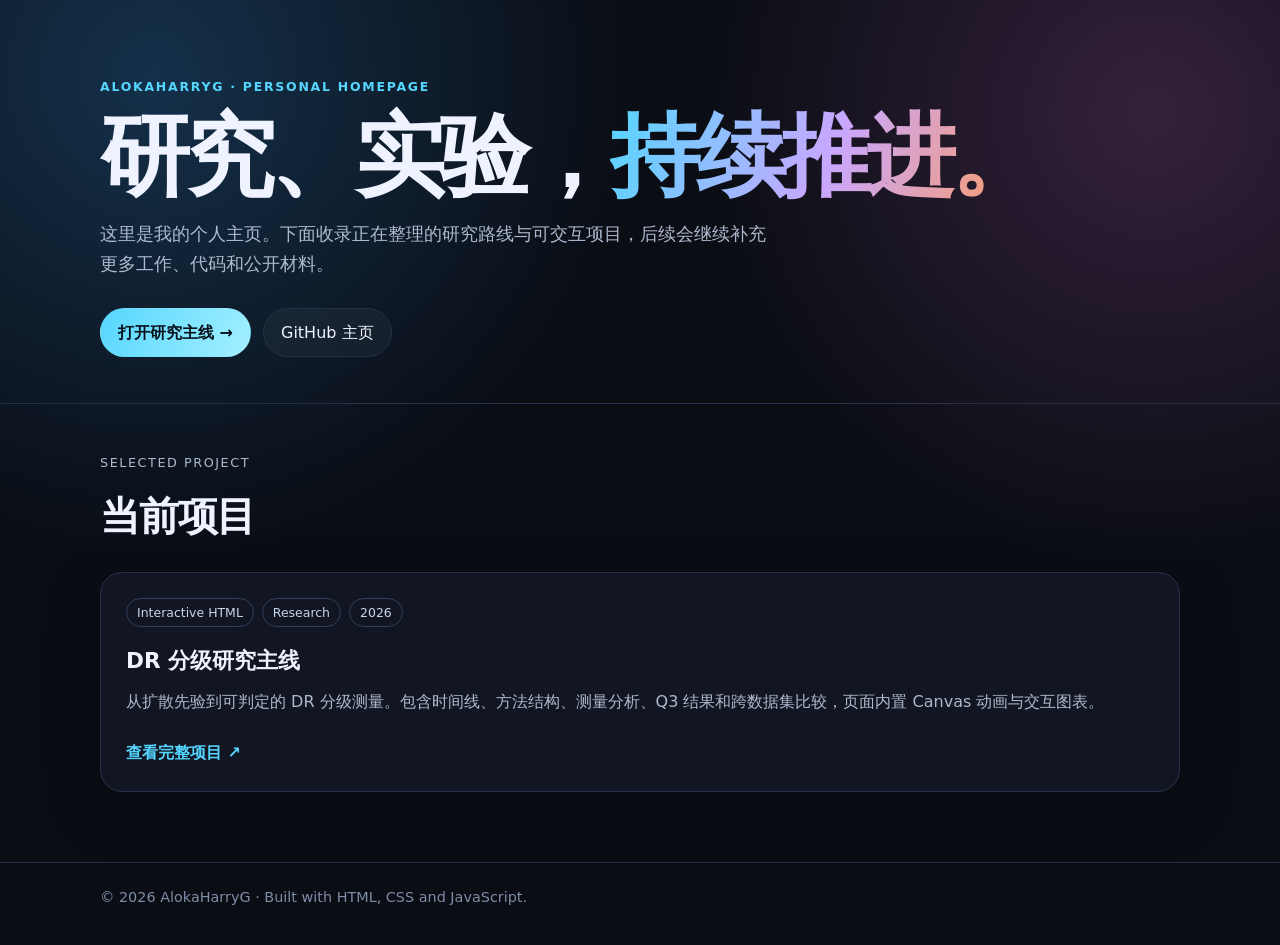
==== index.html @ 690382be "Add personal homepage entry" ====
<!doctype html>
<html lang="zh-CN">
<head>
  <meta charset="utf-8">
  <meta name="viewport" content="width=device-width, initial-scale=1">
  <meta name="description" content="AlokaHarryG 的个人主页与研究项目入口">
  <title>AlokaHarryG · Personal Homepage</title>
  <style>
    :root { color-scheme: dark; --bg:#0a0d14; --panel:rgba(18,24,38,.84); --line:#263149; --text:#eef3ff; --muted:#aeb9ce; --accent:#55d6ff; --accent2:#ff9a5a; }
    * { box-sizing:border-box; }
    body { margin:0; min-height:100vh; color:var(--text); background: radial-gradient(circle at 12% 8%, #14304a 0, transparent 34%), radial-gradient(circle at 90% 12%, #34213b 0, transparent 32%), var(--bg); font:16px/1.7 system-ui,-apple-system,"Segoe UI","PingFang SC","Microsoft YaHei",sans-serif; }
    .wrap { width:min(1080px, calc(100% - 40px)); margin:auto; }
    header { padding:76px 0 46px; border-bottom:1px solid var(--line); }
    .eyebrow { color:var(--accent); letter-spacing:.14em; font-size:.78rem; font-weight:700; text-transform:uppercase; }
    h1 { margin:14px 0 14px; font-size:clamp(2.6rem, 7vw, 5.7rem); line-height:1.02; letter-spacing:-.055em; }
    .gradient { background:linear-gradient(110deg,var(--accent),#c9a7ff 52%,var(--accent2)); -webkit-background-clip:text; background-clip:text; color:transparent; }
    .intro { max-width:680px; color:var(--muted); font-size:1.1rem; }
    .actions { display:flex; flex-wrap:wrap; gap:12px; margin-top:28px; }
    a.button { display:inline-flex; align-items:center; gap:8px; border:1px solid var(--line); border-radius:999px; padding:10px 17px; color:var(--text); text-decoration:none; background:rgba(255,255,255,.04); transition:.2s ease; }
    a.button.primary { border-color:transparent; color:#06121c; background:linear-gradient(120deg,var(--accent),#a5f0ff); font-weight:750; }
    a.button:hover { transform:translateY(-2px); border-color:var(--accent); }
    main { padding:48px 0 70px; }
    .section-label { color:var(--muted); font-size:.8rem; letter-spacing:.12em; text-transform:uppercase; }
    h2 { margin:8px 0 22px; font-size:clamp(1.7rem, 4vw, 2.5rem); letter-spacing:-.03em; }
    .grid { display:grid; grid-template-columns:repeat(auto-fit,minmax(280px,1fr)); gap:18px; }
    .card { position:relative; display:flex; flex-direction:column; min-height:220px; padding:25px; border:1px solid var(--line); border-radius:22px; background:var(--panel); box-shadow:0 18px 60px rgba(0,0,0,.22); }
    .card h3 { margin:0 0 8px; font-size:1.35rem; }
    .card p { margin:0; color:var(--muted); }
    .card .link { margin-top:auto; padding-top:22px; color:var(--accent); text-decoration:none; font-weight:700; }
    .meta { display:flex; gap:8px; flex-wrap:wrap; margin:0 0 16px; }
    .tag { border:1px solid #32405d; border-radius:999px; padding:3px 10px; color:#c6d4ed; font-size:.78rem; }
    footer { padding:22px 0 36px; color:#7e8ca6; font-size:.9rem; border-top:1px solid var(--line); }
    @media (max-width:560px) { .wrap { width:min(100% - 28px,1080px); } header { padding-top:48px; } }
  </style>
</head>
<body>
  <header>
    <div class="wrap">
      <div class="eyebrow">AlokaHarryG · Personal Homepage</div>
      <h1>研究、实验，<span class="gradient">持续推进。</span></h1>
      <p class="intro">这里是我的个人主页。下面收录正在整理的研究路线与可交互项目，后续会继续补充更多工作、代码和公开材料。</p>
      <div class="actions">
        <a class="button primary" href="./research_path_web/">打开研究主线 →</a>
        <a class="button" href="https://github.com/AlokaHarryG" rel="me">GitHub 主页</a>
      </div>
    </div>
  </header>
  <main class="wrap">
    <div class="section-label">Selected project</div>
    <h2>当前项目</h2>
    <div class="grid">
      <article class="card">
        <div class="meta"><span class="tag">Interactive HTML</span><span class="tag">Research</span><span class="tag">2026</span></div>
        <h3>DR 分级研究主线</h3>
        <p>从扩散先验到可判定的 DR 分级测量。包含时间线、方法结构、测量分析、Q3 结果和跨数据集比较，页面内置 Canvas 动画与交互图表。</p>
        <a class="link" href="./research_path_web/">查看完整项目 ↗</a>
      </article>
    </div>
  </main>
  <footer><div class="wrap">© 2026 AlokaHarryG · Built with HTML, CSS and JavaScript.</div></footer>
</body>
</html>
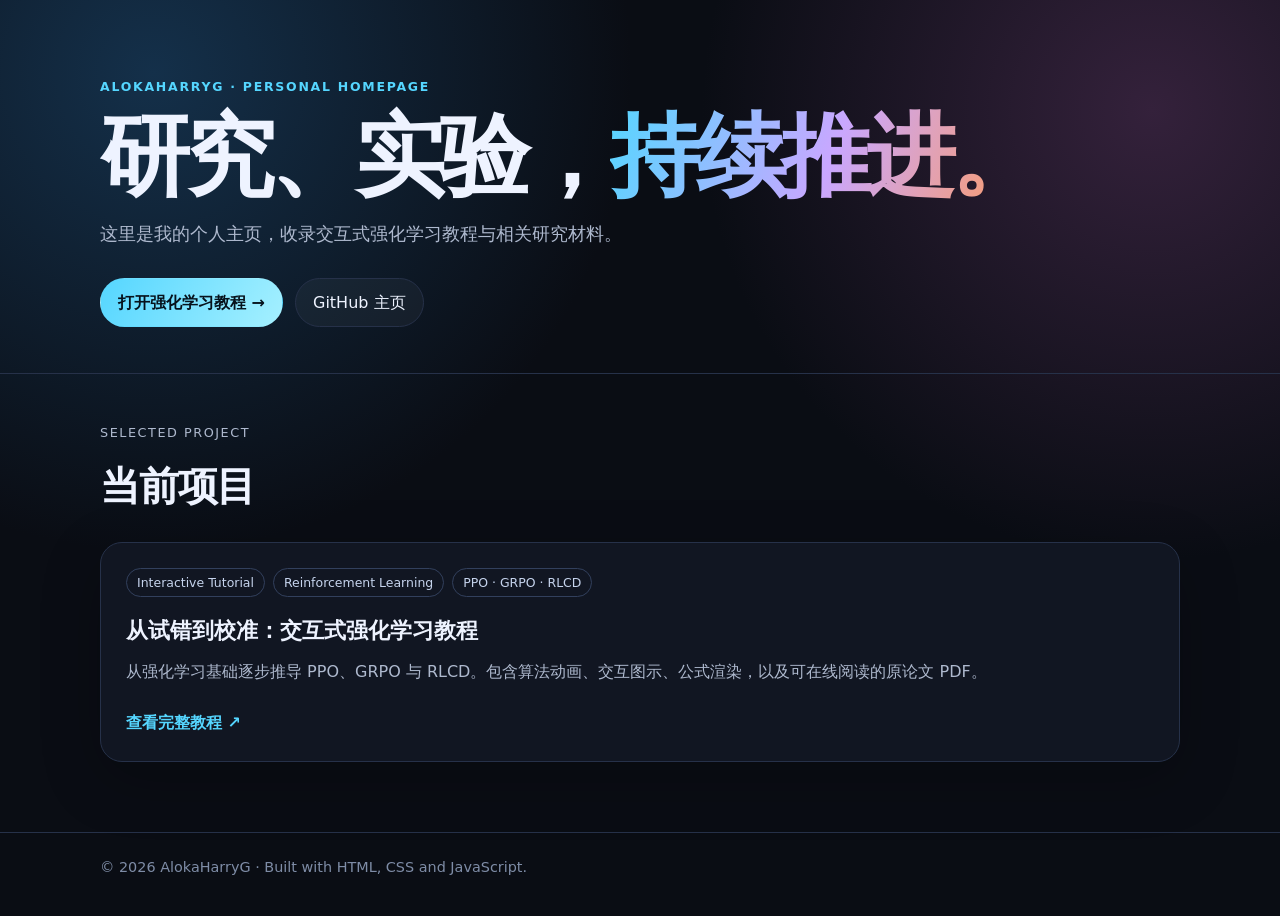
==== commit cf79b3e6: "Update homepage for RL tutorial" ====
--- a/index.html
+++ b/index.html
@@ -3,7 +3,7 @@
 <head>
   <meta charset="utf-8">
   <meta name="viewport" content="width=device-width, initial-scale=1">
-  <meta name="description" content="AlokaHarryG 的个人主页与研究项目入口">
+  <meta name="description" content="AlokaHarryG 的个人主页与交互式强化学习教程">
   <title>AlokaHarryG · Personal Homepage</title>
   <style>
     :root { color-scheme: dark; --bg:#0a0d14; --panel:rgba(18,24,38,.84); --line:#263149; --text:#eef3ff; --muted:#aeb9ce; --accent:#55d6ff; --accent2:#ff9a5a; }
@@ -38,9 +38,9 @@
     <div class="wrap">
       <div class="eyebrow">AlokaHarryG · Personal Homepage</div>
       <h1>研究、实验，<span class="gradient">持续推进。</span></h1>
-      <p class="intro">这里是我的个人主页。下面收录正在整理的研究路线与可交互项目，后续会继续补充更多工作、代码和公开材料。</p>
+      <p class="intro">这里是我的个人主页，收录交互式强化学习教程与相关研究材料。</p>
       <div class="actions">
-        <a class="button primary" href="./research_path_web/">打开研究主线 →</a>
+        <a class="button primary" href="./rl_tutorial/">打开强化学习教程 →</a>
         <a class="button" href="https://github.com/AlokaHarryG" rel="me">GitHub 主页</a>
       </div>
     </div>
@@ -50,10 +50,10 @@
     <h2>当前项目</h2>
     <div class="grid">
       <article class="card">
-        <div class="meta"><span class="tag">Interactive HTML</span><span class="tag">Research</span><span class="tag">2026</span></div>
-        <h3>DR 分级研究主线</h3>
-        <p>从扩散先验到可判定的 DR 分级测量。包含时间线、方法结构、测量分析、Q3 结果和跨数据集比较，页面内置 Canvas 动画与交互图表。</p>
-        <a class="link" href="./research_path_web/">查看完整项目 ↗</a>
+        <div class="meta"><span class="tag">Interactive Tutorial</span><span class="tag">Reinforcement Learning</span><span class="tag">PPO · GRPO · RLCD</span></div>
+        <h3>从试错到校准：交互式强化学习教程</h3>
+        <p>从强化学习基础逐步推导 PPO、GRPO 与 RLCD。包含算法动画、交互图示、公式渲染，以及可在线阅读的原论文 PDF。</p>
+        <a class="link" href="./rl_tutorial/">查看完整教程 ↗</a>
       </article>
     </div>
   </main>
